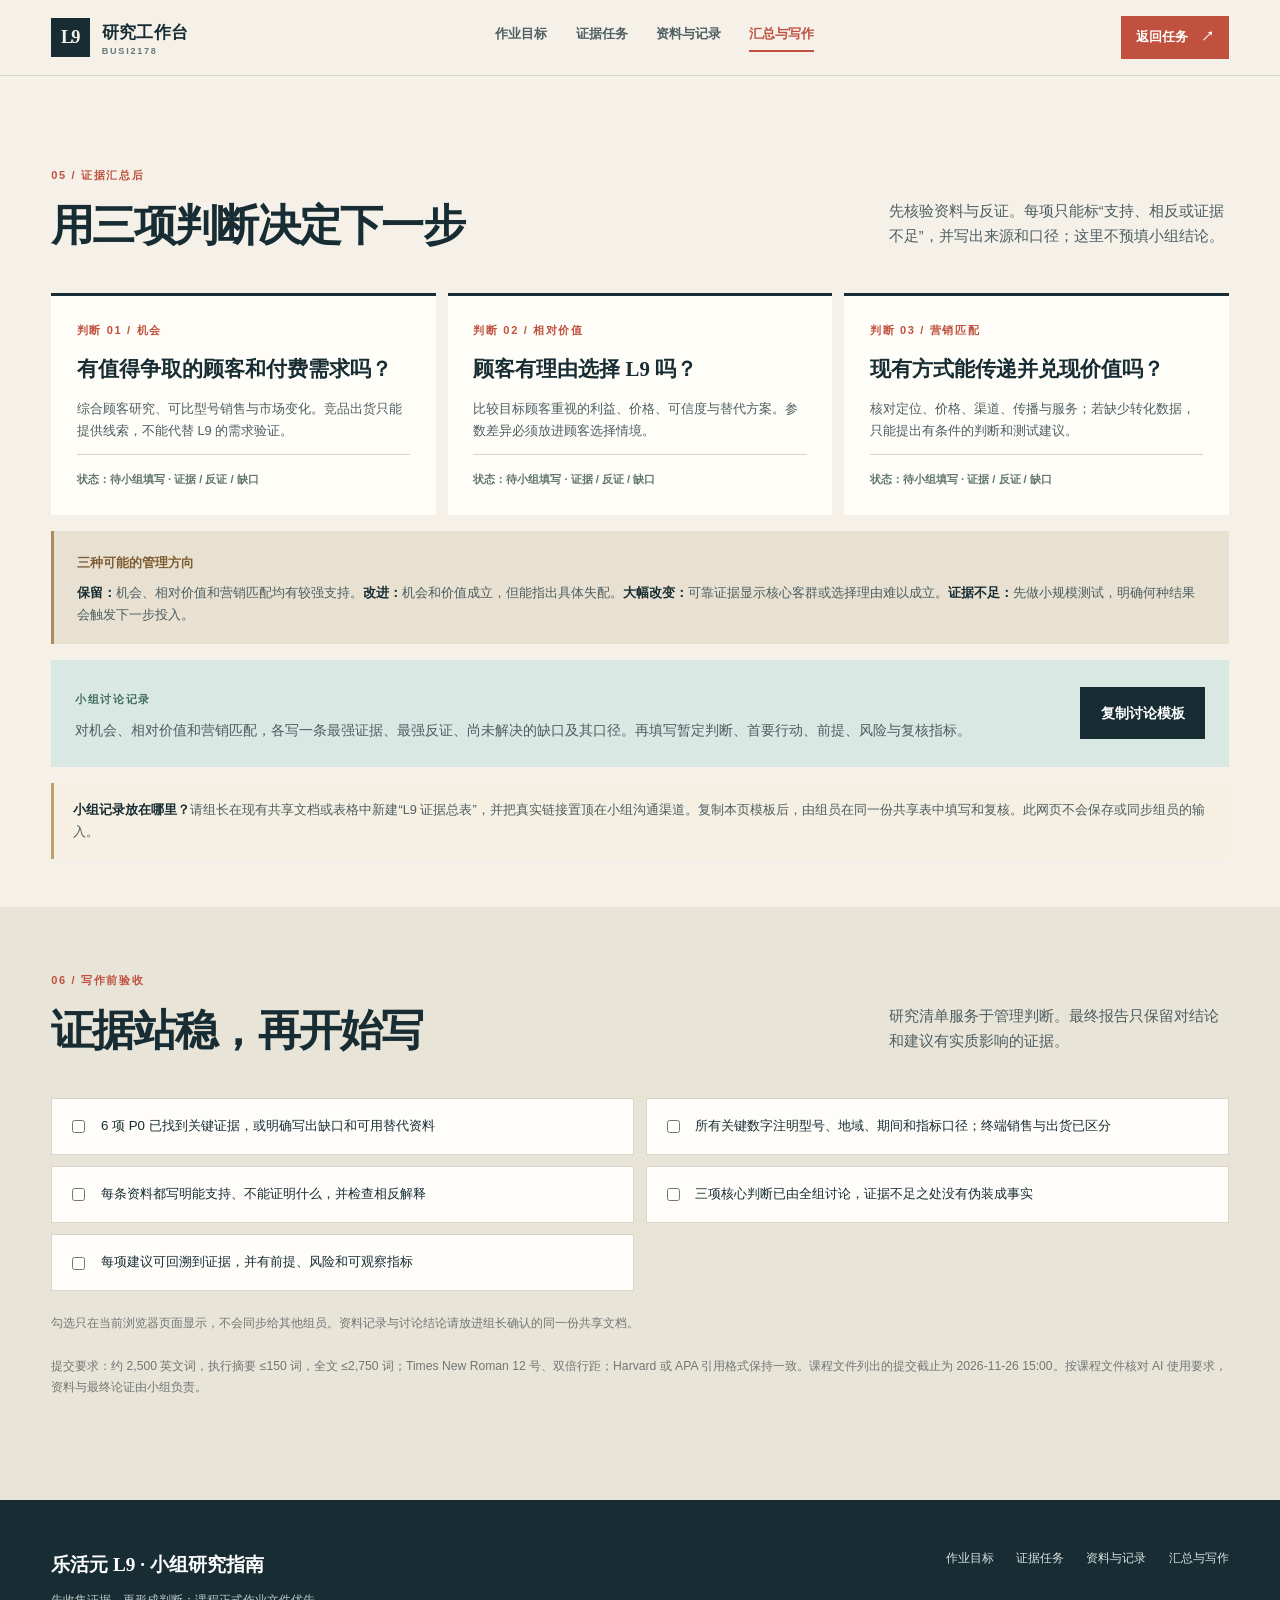
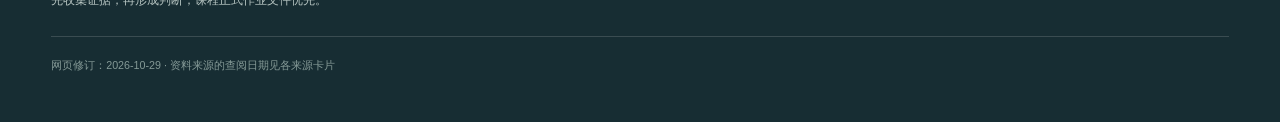
==== decision.html @ 0b84b547 "Add decision.html for focused multi-page research guide" ====
<!doctype html>
<html lang="zh-CN">
<head>
  <meta charset="utf-8">
  <meta name="viewport" content="width=device-width, initial-scale=1">
  <meta name="description" content="BUSI2178 乐活元 L9 循证营销管理报告的小组研究指南。">
  <meta name="theme-color" content="#172d33">
  <title>证据汇总与写作｜乐活元 L9 研究指南</title>
  <link rel="stylesheet" href="./styles.css">
  <link rel="stylesheet" href="./matrix.css">
  <link rel="stylesheet" href="./multi.css">
  <script src="./data.js" defer></script>
  <script src="./round-one.js" defer></script>
  <script src="./app.js" defer></script>
</head>
<body class="page-decision">
  <a class="skip" href="#main">跳到正文</a>
  <header class="topbar">
    <a class="brand" href="./index.html" aria-label="返回作业目标"><span class="brand-mark">L9</span><span>研究工作台 <small>BUSI2178</small></span></a>
    <nav class="desktop-nav" aria-label="网站页面导航"><a href="./index.html">作业目标</a><a href="./tasks.html">证据任务</a><a href="./sources.html">资料与记录</a><a href="./decision.html" aria-current="page">汇总与写作</a></nav>
    <a class="top-action" href="./tasks.html">返回任务 <span aria-hidden="true">↗</span></a>
  </header>
  <main id="main"><section class="section decision" id="decision">
      <div class="section-head"><div><span class="section-number">05 / 证据汇总后</span><h2>用三项判断决定下一步</h2></div><p>先核验资料与反证。每项只能标“支持、相反或证据不足”，并写出来源和口径；这里不预填小组结论。</p></div>
      <div class="decision-board">
        <article><span class="mini-index">判断 01 / 机会</span><h3>有值得争取的顾客和付费需求吗？</h3><p>综合顾客研究、可比型号销售与市场变化。竞品出货只能提供线索，不能代替 L9 的需求验证。</p><small>状态：待小组填写 · 证据 / 反证 / 缺口</small></article>
        <article><span class="mini-index">判断 02 / 相对价值</span><h3>顾客有理由选择 L9 吗？</h3><p>比较目标顾客重视的利益、价格、可信度与替代方案。参数差异必须放进顾客选择情境。</p><small>状态：待小组填写 · 证据 / 反证 / 缺口</small></article>
        <article><span class="mini-index">判断 03 / 营销匹配</span><h3>现有方式能传递并兑现价值吗？</h3><p>核对定位、价格、渠道、传播与服务；若缺少转化数据，只能提出有条件的判断和测试建议。</p><small>状态：待小组填写 · 证据 / 反证 / 缺口</small></article>
      </div>
      <div class="decision-rule"><strong>三种可能的管理方向</strong><p><b>保留：</b>机会、相对价值和营销匹配均有较强支持。<b>改进：</b>机会和价值成立，但能指出具体失配。<b>大幅改变：</b>可靠证据显示核心客群或选择理由难以成立。<b>证据不足：</b>先做小规模测试，明确何种结果会触发下一步投入。</p></div>
      <div class="template"><div><span class="card-kicker">小组讨论记录</span><p>对机会、相对价值和营销匹配，各写一条最强证据、最强反证、尚未解决的缺口及其口径。再填写暂定判断、首要行动、前提、风险与复核指标。</p></div><button id="copy-template" class="button small" type="button">复制讨论模板</button></div>
      <p class="collab-note"><strong>小组记录放在哪里？</strong>请组长在现有共享文档或表格中新建“L9 证据总表”，并把真实链接置顶在小组沟通渠道。复制本页模板后，由组员在同一份共享表中填写和复核。此网页不会保存或同步组员的输入。</p>
    </section><section class="section finish" id="finish">
      <div class="section-head"><div><span class="section-number">06 / 写作前验收</span><h2>证据站稳，再开始写</h2></div><p>研究清单服务于管理判断。最终报告只保留对结论和建议有实质影响的证据。</p></div>
      <div class="checklist">
        <label><input type="checkbox"><span>6 项 P0 已找到关键证据，或明确写出缺口和可用替代资料</span></label>
        <label><input type="checkbox"><span>所有关键数字注明型号、地域、期间和指标口径；终端销售与出货已区分</span></label>
        <label><input type="checkbox"><span>每条资料都写明能支持、不能证明什么，并检查相反解释</span></label>
        <label><input type="checkbox"><span>三项核心判断已由全组讨论，证据不足之处没有伪装成事实</span></label>
        <label><input type="checkbox"><span>每项建议可回溯到证据，并有前提、风险和可观察指标</span></label>
      </div>
      <p class="finish-note">勾选只在当前浏览器页面显示，不会同步给其他组员。资料记录与讨论结论请放进组长确认的同一份共享文档。</p>
      <p class="finish-note">提交要求：约 2,500 英文词，执行摘要 ≤150 词，全文 ≤2,750 词；Times New Roman 12 号、双倍行距；Harvard 或 APA 引用格式保持一致。课程文件列出的提交截止为 2026-11-26 15:00。按课程文件核对 AI 使用要求，资料与最终论证由小组负责。</p>
    </section></main>
  <footer class="footer"><div><strong>乐活元 L9 · 小组研究指南</strong><p>先收集证据，再形成判断；课程正式作业文件优先。</p></div><div class="footer-links"><a href="./index.html">作业目标</a><a href="./tasks.html">证据任务</a><a href="./sources.html">资料与记录</a><a href="./decision.html">汇总与写作</a></div><small>网页修订：2026-10-29 · 资料来源的查阅日期见各来源卡片</small></footer>
</body>
</html>
---- styles.css ----
:root{--ink:#172d33;--ink-soft:#42545a;--cream:#f5f1e9;--paper:#fffdf8;--line:#d9d5cb;--accent:#bf513e;--accent-dark:#9f3e2d;--sea:#d9e8e3;--sand:#eee2c8;--shadow:0 18px 60px rgba(23,45,51,.09)}
.intro .callout{margin-bottom:1.5rem}
*{box-sizing:border-box}html{scroll-behavior:smooth}body{margin:0;background:var(--cream);color:var(--ink);font-family:"PingFang SC","Microsoft YaHei","Noto Sans CJK SC",sans-serif;line-height:1.72;-webkit-font-smoothing:antialiased}a{color:inherit}button,input{font:inherit}button{cursor:pointer}section{scroll-margin-top:86px}.sr-only{position:absolute;width:1px;height:1px;padding:0;margin:-1px;overflow:hidden;clip:rect(0,0,0,0);white-space:nowrap;border:0}.skip{position:absolute;left:1rem;top:-5rem;background:#fff;padding:.7rem 1rem;z-index:20}.skip:focus{top:1rem}
.topbar{height:76px;display:flex;align-items:center;justify-content:space-between;gap:2rem;padding:0 clamp(1.2rem,4vw,4rem);background:rgba(245,241,233,.94);backdrop-filter:blur(18px);border-bottom:1px solid rgba(23,45,51,.12);position:sticky;top:0;z-index:10}.brand{display:flex;align-items:center;gap:.72rem;text-decoration:none;font-size:1.04rem;font-weight:800;letter-spacing:.02em;white-space:nowrap}.brand small{display:block;color:#69777a;font-size:.57rem;letter-spacing:.19em;font-weight:700;line-height:1}.brand-mark{width:39px;height:39px;display:grid;place-items:center;background:var(--ink);color:var(--cream);font-family:Georgia,serif;font-weight:700;letter-spacing:-.1em;font-size:1.15rem;padding-right:.1em}.desktop-nav{display:flex;gap:clamp(1rem,2.2vw,2.4rem)}.desktop-nav a{text-decoration:none;font-size:.82rem;font-weight:700;color:#4f6062}.desktop-nav a:hover,.footer a:hover{color:var(--accent)}.top-action{text-decoration:none;background:var(--accent);color:#fff;padding:.65rem .95rem;font-size:.82rem;font-weight:800;white-space:nowrap}.top-action span{margin-left:.55rem}
.hero{background:var(--ink);color:var(--paper);position:relative;overflow:hidden}.hero:before{content:"";position:absolute;width:47vw;height:47vw;min-width:520px;min-height:520px;border:1px solid rgba(255,255,255,.08);border-radius:50%;right:-17vw;top:-23vw;box-shadow:0 0 0 100px rgba(255,255,255,.018),0 0 0 200px rgba(255,255,255,.015)}.hero-inner{position:relative;max-width:1450px;margin:auto;display:grid;grid-template-columns:minmax(0,1.45fr) minmax(300px,.72fr);gap:7vw;align-items:center;padding:clamp(4rem,9vw,8rem) clamp(1.2rem,4vw,4rem) clamp(4rem,8vw,7rem)}.eyebrow,.card-kicker,.section-number,.mini-index,.small-label,.evidence-label,.source-kind{font-size:.69rem;letter-spacing:.15em;font-weight:800;text-transform:uppercase}.eyebrow{color:#decc9f;display:flex;align-items:center;gap:.6rem}.eyebrow-dot{width:7px;height:7px;border-radius:50%;background:#e2bd70;box-shadow:0 0 0 5px rgba(226,189,112,.13)}h1,h2,h3,p{margin-top:0}.hero h1{font-family:"Songti SC","Noto Serif CJK SC",Georgia,serif;font-size:clamp(2.9rem,5.2vw,5.8rem);font-weight:700;line-height:1.22;letter-spacing:-.05em;margin:2rem 0}.hero h1 em{font-style:normal;color:#e6c383}.hero-lede{font-size:clamp(1rem,1.25vw,1.16rem);line-height:1.85;max-width:46rem;color:#d5e0df}.hero-actions{display:flex;gap:.8rem;flex-wrap:wrap;margin-top:2.3rem}.button{display:inline-flex;align-items:center;justify-content:center;gap:.7rem;text-decoration:none;border:1px solid transparent;padding:.82rem 1.2rem;font-size:.88rem;font-weight:800;transition:transform .2s,background .2s,color .2s}.button:hover,.top-action:hover{transform:translateY(-2px)}.button.primary{background:#e5c481;color:var(--ink)}.button.ghost{border-color:rgba(255,255,255,.4);color:#fff;background:transparent}.button.ghost:hover{background:rgba(255,255,255,.09)}.button.small{background:var(--ink);color:#fff;white-space:nowrap}.hero-brief{background:#f0e7d7;color:var(--ink);padding:2.2rem;box-shadow:23px 23px 0 rgba(236,205,148,.16);transform:rotate(1deg)}.hero-brief .card-kicker{color:var(--accent)}.hero-brief h2{font-family:"Songti SC",Georgia,serif;font-size:1.8rem;margin:1rem 0}.hero-brief ol{list-style:none;padding:0;margin:0}.hero-brief li{padding:.8rem 0;border-bottom:1px solid rgba(23,45,51,.18);font-size:1.05rem;font-weight:700}.hero-brief li em{font-style:normal;color:var(--accent)}.hero-brief p{font-size:.82rem;line-height:1.75;margin:1.4rem 0 0;color:#536068}.hero-brief strong{color:var(--ink)}.hero-rule{position:relative;border-top:1px solid rgba(255,255,255,.14);padding:1rem clamp(1.2rem,4vw,4rem);display:flex;justify-content:space-between;gap:1rem;color:#adbdbc;font-size:.69rem;letter-spacing:.08em}.hero-rule strong{color:#e8d39f;font-weight:700}
.section{max-width:1450px;margin:auto;padding:clamp(4rem,7vw,7rem) clamp(1.2rem,4vw,4rem)}.section-head{display:flex;align-items:end;justify-content:space-between;gap:3rem;margin-bottom:2.5rem}.section-head>div{max-width:730px}.section-head>p{max-width:340px;font-size:.9rem;color:#667276;margin-bottom:.2rem}.section-number{display:block;color:var(--accent);margin-bottom:.9rem}.section h2{font-family:"Songti SC","Noto Serif CJK SC",Georgia,serif;font-size:clamp(2rem,3.35vw,3.45rem);line-height:1.25;letter-spacing:-.04em;margin-bottom:0}.section h3{font-size:1.12rem;line-height:1.45;margin-bottom:.65rem}.section p{font-size:.91rem;color:#4d5e62}
.intro{padding-bottom:5rem}.brief-grid{display:grid;grid-template-columns:repeat(4,1fr);border:1px solid var(--line);background:var(--paper)}.brief-card{padding:2rem;border-right:1px solid var(--line);min-height:245px}.brief-card:last-child{border:0}.brief-card .mini-index{color:var(--accent)}.brief-card h3{margin:1.4rem 0 .7rem}.brief-card p{margin:0;line-height:1.8}.provenance{display:flex;align-items:center;gap:.6rem 1rem;flex-wrap:wrap;margin-top:2rem;font-size:.76rem;color:#607073}.provenance>strong{font-size:.81rem;margin-right:.6rem;color:var(--ink)}.pill{padding:.23rem .48rem;font-size:.66rem;font-weight:800;white-space:nowrap}.pill.case{background:#e1e8ed;color:#31536a}.pill.company{background:#efe0d5;color:#9e4b32}.pill.verified{background:#dfeae0;color:#3f6f55}.pill.inference{background:#eee2c5;color:#785d25}.source-note{margin-top:1.2rem!important;font-size:.77rem!important;color:#748083!important}
.process{background:#ebe5d9;max-width:none}.process>.section-head,.process>.steps,.process>.callout{max-width:1322px;margin-left:auto;margin-right:auto}.steps{display:grid;grid-template-columns:repeat(6,1fr);border-top:2px solid var(--ink);margin-top:3rem}.step{padding:1.5rem 1rem 1rem 0;border-right:1px solid rgba(23,45,51,.18);min-height:210px}.step:not(:first-child){padding-left:1rem}.step:last-child{border-right:0}.step>b{font-family:Georgia,serif;color:var(--accent);font-size:1.6rem}.step h3{margin:1.6rem 0 .6rem}.step p{font-size:.82rem;line-height:1.7;margin:0}.step small{display:block;color:#8c6951;font-size:.7rem;margin-top:1.2rem;font-weight:700}.callout{display:grid;grid-template-columns:130px 1fr;gap:1rem;background:var(--ink);color:#fff;padding:1.3rem 1.5rem;margin-top:2rem}.callout strong{color:#e9ce94}.callout p{color:#e2ebea;margin:0;font-size:.85rem}.callout.warn{background:#f4e5d8;color:var(--ink);border-left:4px solid var(--accent)}.callout.warn strong{color:var(--accent)}.callout.warn p{color:#49595c}
.claim-section{padding-bottom:7rem}.howto{display:flex;align-items:center;gap:1.2rem;flex-wrap:wrap;background:var(--sea);padding:1.1rem 1.25rem;margin-bottom:1.8rem;font-size:.76rem}.howto span{color:#325952;font-weight:800;letter-spacing:.08em}.howto strong{font-weight:700}.claim-toolbar{display:flex;justify-content:space-between;align-items:center;gap:1rem;margin-bottom:1rem}.search-wrap{display:flex;align-items:center;gap:.6rem;border:1px solid var(--line);background:var(--paper);padding:.56rem .8rem;width:min(100%,450px)}.search-wrap>span{font-size:1.3rem;line-height:1;color:#77888b}.search-wrap input{width:100%;border:0;outline:none;background:transparent;color:var(--ink);font-size:.83rem}.filters{display:flex;gap:.4rem}.filter{border:1px solid var(--line);background:transparent;color:#526568;padding:.52rem .9rem;font-size:.74rem;font-weight:800}.filter.active{background:var(--ink);border-color:var(--ink);color:#fff}.claim-list{display:flex;flex-direction:column;gap:.65rem}.claim-card{border:1px solid var(--line);background:var(--paper);transition:border-color .2s,box-shadow .2s}.claim-card:hover,.claim-card[open]{border-color:#93aaa7;box-shadow:0 8px 28px rgba(23,45,51,.06)}.claim-card[hidden]{display:none}.claim-card summary{list-style:none;display:flex;justify-content:space-between;align-items:center;gap:1rem;cursor:pointer;padding:1.2rem 1.35rem}.claim-card summary::-webkit-details-marker{display:none}.claim-heading{display:grid;grid-template-columns:auto auto minmax(230px,1fr);align-items:center;gap:.8rem 1.1rem;width:100%}.claim-heading strong{font-family:"Songti SC",Georgia,serif;font-size:1.22rem;line-height:1.4}.claim-question{grid-column:3;color:#627073;font-size:.79rem;line-height:1.4;margin-top:-.5rem}.priority,.category{font-size:.65rem;font-weight:800;letter-spacing:.04em;white-space:nowrap}.priority{padding:.23rem .45rem;background:#f7e6d9;color:var(--accent-dark)}.priority.p1{background:#e2e9e5;color:#3f6d5f}.category{color:#758383}.expand-icon{font-size:1.5rem;line-height:1;color:var(--accent);font-weight:300}.claim-card[open] .expand-icon{transform:rotate(45deg)}.claim-body{border-top:1px solid var(--line);padding:0 1.35rem 1.35rem}.claim-purpose{display:flex;align-items:baseline;gap:1.1rem;padding:1.25rem 0}.claim-purpose span{color:var(--accent);font-size:.69rem;white-space:nowrap;font-weight:800;letter-spacing:.09em}.claim-purpose p{margin:0;font-size:.89rem}.evidence-grid{display:grid;grid-template-columns:1fr 1fr;gap:.65rem}.evidence-block{background:#f5f2eb;padding:1.3rem;min-height:135px}.evidence-block.essential{background:#dce9e4}.evidence-block.trigger{background:#efe8dc}.evidence-block.fallback{background:#eee3d5}.evidence-label{display:block;color:#3c6759;margin-bottom:.7rem}.trigger .evidence-label,.fallback .evidence-label{color:#805f3c}.evidence-block p{margin:0;font-size:.84rem}.evidence-block ol{margin:0;padding-left:1.15rem;color:#4d5e62;font-size:.83rem;line-height:1.7}.evidence-block li+li{margin-top:.32rem}.inference-grid{display:grid;grid-template-columns:repeat(3,1fr);gap:.65rem;margin-top:.65rem}.inference-grid>div{padding:1.15rem;border:1px solid var(--line);background:#fff}.inference-grid span{font-size:.7rem;font-weight:800;color:#3e735d}.inference-grid .cannot span{color:var(--accent)}.inference-grid .counter span{color:#8e7139}.inference-grid p{font-size:.8rem;margin:.55rem 0 0}.research-actions{display:grid;grid-template-columns:1fr 1fr;gap:2rem;padding:1.5rem 0;border-bottom:1px solid var(--line)}.small-label{display:block;color:#69797b;margin-bottom:.7rem}.source-links,.query-list{display:flex;flex-wrap:wrap;gap:.5rem}.source-links a,.query{display:inline-flex;align-items:center;gap:.35rem;padding:.42rem .6rem;background:#e8ede9;text-decoration:none;color:#375d56;font-size:.72rem;font-weight:700;border:0}.source-links a:hover,.query:hover{background:#d7e4dc}.query{background:#f2eee5;color:#5d5d52;text-align:left}.claim-bottom{display:grid;grid-template-columns:1fr 1fr;gap:1.5rem;padding-top:1.3rem}.claim-bottom p{font-size:.8rem;margin:0}.claim-bottom strong{color:var(--ink)}.empty{text-align:center;padding:3rem;background:#fff}
.source-section{background:#e5eae5;max-width:none}.source-section>.section-head,.source-section>.source-grid,.source-section>.callout{max-width:1322px;margin-left:auto;margin-right:auto}.source-grid{display:grid;grid-template-columns:repeat(3,1fr);gap:.8rem}.source-card{background:#fffefa;border:1px solid #cfd9d2;padding:1.45rem;display:flex;flex-direction:column;min-height:254px}.source-kind{color:var(--accent)}.source-card h3{margin:.8rem 0 .5rem;font-family:"Songti SC",Georgia,serif;font-size:1.15rem}.source-card h3 a{text-decoration:none}.source-card h3 a:hover{text-decoration:underline}.source-card p{font-size:.8rem;margin:.2rem 0 .8rem}.source-card .source-meta{font-size:.68rem;color:#7c8984}.source-limit{margin-top:auto;padding-top:.9rem;border-top:1px solid var(--line);display:grid;gap:.25rem;color:#697476;font-size:.73rem;line-height:1.6}.source-limit strong{color:var(--accent);font-size:.68rem}
.worked-example,.record-template{max-width:1322px;margin:1rem auto 0;display:grid;grid-template-columns:1fr 1fr;gap:2rem;background:#f6f0e4;padding:1.7rem;border-left:4px solid #c39c5d}.worked-example .card-kicker,.record-template .card-kicker{color:var(--accent)}.worked-example h3,.record-template h3{font-family:"Songti SC",Georgia,serif;font-size:1.35rem;margin:.6rem 0}.worked-example p,.record-template p{font-size:.8rem;margin:.5rem 0}.record-template{grid-template-columns:1fr auto;align-items:center;background:#dbe8df;border-color:#5d8677}.record-template small{color:#677b72;font-size:.7rem}
.decision-grid{display:grid;grid-template-columns:1fr 1fr;gap:1rem}.decision-panel{background:var(--paper);padding:2rem;border-top:3px solid var(--ink)}.decision-panel .mini-index{color:var(--accent)}.decision-panel h3{font-family:"Songti SC",Georgia,serif;font-size:1.5rem;margin:1rem 0}.decision-panel ul{margin:0;padding-left:1.2rem;font-size:.84rem;color:#566668}.decision-panel li+li{margin-top:.6rem}.verdicts{display:grid;grid-template-columns:repeat(3,1fr);gap:.65rem;margin:1rem 0}.verdicts>div{background:#e9e3d7;padding:1.2rem;border-left:3px solid #b69d70}.verdicts strong{font-family:"Songti SC",Georgia,serif;font-size:1.1rem}.verdicts p{font-size:.77rem;margin:.5rem 0 0}.template{display:flex;justify-content:space-between;align-items:center;gap:2rem;background:var(--sea);padding:1.5rem}.template .card-kicker{color:#426c60}.template p{margin:.5rem 0 0;font-size:.85rem}
.finish{background:#e9e4d8;max-width:none}.finish>.section-head,.finish>.checklist,.finish>.finish-note{max-width:1322px;margin-left:auto;margin-right:auto}.checklist{display:grid;grid-template-columns:1fr 1fr;gap:.7rem}.checklist label{display:flex;gap:.8rem;align-items:start;padding:1rem;background:#fffdfa;border:1px solid var(--line);font-size:.83rem;cursor:pointer}.checklist input{accent-color:var(--accent);margin-top:.36rem}.checklist label:has(input:checked){background:#deebe1;color:#486450}.finish-note{margin-top:1.4rem;font-size:.76rem!important;color:#6f7776!important}.footer{background:var(--ink);color:#d8e2df;display:grid;grid-template-columns:1fr auto;gap:1.5rem;padding:3rem clamp(1.2rem,4vw,4rem)}.footer strong{font-family:"Songti SC",Georgia,serif;font-size:1.2rem;color:#fff}.footer p{font-size:.77rem;margin:.6rem 0 0;color:#b7c5c2}.footer-links{display:flex;gap:1.4rem;align-items:start}.footer a{text-decoration:none;font-size:.77rem}.footer small{grid-column:1/-1;color:#849996;font-size:.67rem;border-top:1px solid rgba(255,255,255,.15);padding-top:1.2rem}
.report-plan{max-width:1322px;margin:0 auto 1rem;display:grid;grid-template-columns:280px 1fr;gap:2rem;background:#173238;color:#e7eeea;padding:1.6rem}.report-plan .card-kicker{color:#e6c383}.report-plan h3{font-family:"Songti SC",Georgia,serif;font-size:1.35rem;margin:.6rem 0}.report-plan p{color:#b8cac6;font-size:.75rem}.report-grid{display:grid;grid-template-columns:repeat(3,1fr);gap:.45rem}.report-grid span{padding:.56rem .7rem;border:1px solid rgba(255,255,255,.18);font-size:.72rem;display:flex;justify-content:space-between;gap:.5rem}.report-grid b{color:#e6c383}
@media(max-width:1100px){.desktop-nav{display:none}.hero-inner{gap:3rem}.brief-grid{grid-template-columns:repeat(2,1fr)}.brief-card:nth-child(2){border-right:0}.brief-card:nth-child(-n+2){border-bottom:1px solid var(--line)}.steps{grid-template-columns:repeat(3,1fr)}.step:nth-child(3){border-right:0}.step:nth-child(-n+3){border-bottom:1px solid rgba(23,45,51,.18)}.source-grid{grid-template-columns:repeat(2,1fr)}}
@media(max-width:760px){.topbar{height:66px}.top-action{font-size:.72rem;padding:.55rem .7rem}.brand{font-size:.85rem}.brand-mark{width:34px;height:34px}.hero-inner{grid-template-columns:1fr;padding-top:3.4rem;gap:2.7rem}.hero h1{font-size:clamp(2.4rem,9vw,4.2rem);margin:1.4rem 0}.hero-brief{transform:none;box-shadow:12px 12px 0 rgba(236,205,148,.13)}.hero-rule span:last-child{display:none}.section{padding:4rem 1.2rem}.section-head{display:block}.section-head>p{margin-top:1rem;max-width:100%}.brief-grid,.source-grid,.decision-grid,.checklist{grid-template-columns:1fr}.brief-card{border-right:0;border-bottom:1px solid var(--line);min-height:0;padding:1.5rem}.brief-card:last-child{border-bottom:0}.steps{grid-template-columns:repeat(2,1fr)}.step{min-height:0;padding-bottom:1.5rem}.step:nth-child(3){border-right:1px solid rgba(23,45,51,.18)}.step:nth-child(2n){border-right:0}.step:nth-child(-n+4){border-bottom:1px solid rgba(23,45,51,.18)}.callout{grid-template-columns:1fr}.claim-toolbar{align-items:stretch;flex-direction:column}.search-wrap{width:100%}.filters{overflow-x:auto}.claim-heading{grid-template-columns:auto 1fr;gap:.55rem}.claim-heading strong{grid-column:1/-1;font-size:1.16rem}.claim-question{grid-column:1/-1;margin-top:0}.claim-card summary{padding:1.1rem}.claim-body{padding:0 1rem 1rem}.claim-purpose{display:block}.claim-purpose p{margin-top:.4rem}.evidence-grid,.inference-grid,.research-actions,.claim-bottom,.worked-example,.record-template,.report-plan{grid-template-columns:1fr}.record-template{align-items:start}.report-grid{grid-template-columns:repeat(2,1fr)}.source-card{min-height:0}.verdicts{grid-template-columns:1fr}.template{align-items:start;flex-direction:column}.footer{grid-template-columns:1fr}.footer-links{flex-wrap:wrap}}
@media(prefers-reduced-motion:reduce){html{scroll-behavior:auto}*,*:before,*:after{animation-duration:.01ms!important;transition-duration:.01ms!important}}
---- matrix.css ----
/* 第一轮证据矩阵：先看推论与决策，再按需展开研究细节。 */
.first-time-guide{display:flex;align-items:center;gap:.55rem;flex-wrap:wrap;margin-top:1.4rem;padding:.85rem 1rem;border-left:2px solid #e6c383;background:rgba(255,255,255,.07);font-size:.76rem;color:#cfddda}
.first-time-guide strong{color:#e6c383;margin-right:.3rem}
.first-time-guide a{color:#f1e8cf;text-decoration:underline;text-underline-offset:3px;font-weight:700}
.first-time-guide a:hover{color:#fff}
.mobile-hint{display:none}
.process .steps{grid-template-columns:repeat(3,1fr)}
.process .step{min-height:185px}
.process .step:nth-child(3){border-right:0}
.process .step:nth-child(-n+3){border-bottom:0}
.claim-toolbar{flex-wrap:wrap}
.result-count{font-size:.72rem;color:#637477;white-space:nowrap}
.evidence-table-head,.evidence-summary{display:grid;grid-template-columns:1fr 1.55fr .9fr 1.25fr 1.55fr}
.evidence-table-head{background:var(--ink);color:#f7f2e6;font-size:.67rem;font-weight:800;letter-spacing:.04em}
.evidence-table-head span{padding:.75rem .85rem;border-right:1px solid rgba(255,255,255,.15)}
.evidence-table-head span:last-child{border-right:0}
.claim-list{gap:0;border-left:1px solid var(--line);border-right:1px solid var(--line)}
.evidence-row{background:var(--paper);border-bottom:1px solid var(--line)}
.evidence-row[hidden]{display:none}
.evidence-row summary{list-style:none;cursor:pointer}
.evidence-row summary::-webkit-details-marker{display:none}
.evidence-row:hover,.evidence-row[open]{background:#fffefa}
.evidence-row:focus-within{outline:2px solid #6d8b80;outline-offset:-2px}
.table-cell{display:block;padding:1rem .85rem;font-size:.78rem;line-height:1.6;color:#4b5d60;border-right:1px solid var(--line)}
.table-cell:last-child{border-right:0}
.table-cell small:not(.priority){display:none}
.question-cell{border-left:3px solid var(--accent);padding-left:1rem}
.evidence-row[data-priority="p1"] .question-cell{border-left-color:#718d7e}
.question-cell strong{display:block;font-family:"Songti SC","Noto Serif CJK SC",Georgia,serif;font-size:1.04rem;line-height:1.45;color:var(--ink);margin:.5rem 0 .3rem}
.record-elements{display:block;margin-top:.65rem;padding-top:.55rem;border-top:1px solid var(--line);color:#677576;font-size:.73rem}
.record-elements b{color:#3e675d}
.concept-cell{font-weight:750;color:#687358}
.decision-cell{position:relative;padding-right:1.5rem;color:#315e52}
.decision-cell strong{font-weight:800}
.decision-boundary{display:block;margin-top:.7rem;padding-top:.6rem;border-top:1px solid var(--line);color:#97513f;font-size:.74rem}
.row-expand{position:absolute;right:.4rem;bottom:.65rem;font-size:1.2rem;line-height:1;color:var(--accent);font-weight:400;transition:transform .2s}
.evidence-row[open] .row-expand{transform:rotate(45deg)}
.evidence-detail{border-top:2px solid #bfd2c9;padding:1.5rem;background:#f8f6f0}
.detail-lead{border-bottom:1px solid var(--line);padding-bottom:.85rem;margin-bottom:1rem}
.detail-lead .card-kicker{color:var(--accent)}
.detail-lead h3{font-family:"Songti SC",Georgia,serif;font-size:1.35rem;margin:.4rem 0}
.detail-lead p{margin:0;font-size:.82rem}
.detail-grid{display:grid;grid-template-columns:repeat(2,1fr);gap:.65rem}
.detail-block{background:#fffefa;padding:1rem 1.15rem;border:1px solid var(--line)}
.detail-block.key{background:#e1eee7;border-color:#c4dacf}
.detail-block.trigger{background:#f4eadc}
.detail-block.fallback{background:#f0e8d9}
.detail-block span{display:block;color:#426a5e;font-size:.7rem;font-weight:800;letter-spacing:.04em;margin-bottom:.45rem}
.detail-block.trigger span,.detail-block.fallback span{color:#86643a}
.detail-block p,.detail-block ol{font-size:.8rem;color:#4d5e62;margin:0}
.detail-block ol{padding-left:1.2rem}
.detail-block li+li{margin-top:.25rem}
.detail-counter{padding:.85rem 1rem;margin-top:.65rem;background:#fff;border-left:3px solid #ba9a62}
.detail-counter strong{font-size:.76rem;color:#87663e}
.detail-counter p{font-size:.79rem;margin:.2rem 0 0}
.evidence-detail .research-actions{padding:1.1rem 0}
.research-actions .source-links{display:grid;grid-template-columns:repeat(auto-fit,minmax(205px,1fr));align-items:stretch}
.task-source{padding:.7rem;background:#edf2ec;border:1px solid #d8e4da}
.source-links .task-source a{display:inline;padding:0;background:none;font-size:.74rem;color:#315e52}
.task-source small{display:block;margin-top:.4rem;font-size:.69rem;line-height:1.55;color:#68726f}
.task-source small strong{color:#9a563c}
.detail-deliverable{font-size:.8rem!important;margin:1rem 0 0!important}
.matrix-note{margin-top:1rem;font-size:.77rem!important;color:#71807d!important}
.source-drawer{max-width:1322px;margin:0 auto 1rem;background:#f8f8f2;border:1px solid #cfd9d2}
.source-drawer summary{list-style:none;cursor:pointer;padding:1rem 1.25rem;font-weight:800;display:flex;justify-content:space-between;gap:1rem}
.source-drawer summary::-webkit-details-marker{display:none}
.source-drawer summary:after{content:"＋";color:var(--accent);margin-left:auto}
.source-drawer[open] summary:after{content:"−"}
.source-drawer summary span{font-size:.73rem;color:#6b7d77;font-weight:500}
.source-drawer .source-grid{padding:0 1rem 1rem}
.decision-board{display:grid;grid-template-columns:repeat(3,1fr);gap:.75rem}
.decision-board article{background:var(--paper);padding:1.6rem;border-top:3px solid var(--ink);display:flex;flex-direction:column}
.decision-board .mini-index{color:var(--accent)}
.decision-board h3{font-family:"Songti SC",Georgia,serif;font-size:1.3rem;margin:.85rem 0}
.decision-board p{font-size:.81rem;line-height:1.7}
.decision-board small{margin-top:auto;padding-top:.9rem;border-top:1px solid var(--line);font-size:.7rem;color:#60756f;font-weight:700}
.decision-rule{margin:1rem 0;padding:1.1rem 1.4rem;background:#e8e1d1;border-left:3px solid #af8a5d}
.decision-rule strong{font-size:.79rem;color:#7e5b32}
.decision-rule p{font-size:.8rem;margin:.4rem 0 0}
.decision-rule b{color:var(--ink)}
.collab-note{margin:1rem 0 0!important;padding:1rem 1.2rem;background:#f6f0e3;border-left:3px solid #bda06a;font-size:.8rem!important}
.collab-note strong{color:var(--ink)}

@media(max-width:1100px){
  .evidence-table-head{display:none}
  .evidence-summary{grid-template-columns:repeat(2,minmax(0,1fr))}
  .table-cell{border-bottom:1px solid var(--line)}
  .table-cell small:not(.priority){display:block;color:#718078;font-size:.64rem;font-weight:800;margin-bottom:.25rem}
  .question-cell,.collection-cell,.decision-cell{grid-column:1/-1}
  .question-cell{border-right:0}
  .decision-cell{border-bottom:0}
  .decision-board{grid-template-columns:1fr}
}
@media(max-width:760px){
  .first-time-guide{font-size:.73rem;gap:.35rem .5rem}
  .mobile-hint{display:block;font-size:.76rem!important;color:#667276!important;margin:-.2rem 0 .8rem}
  .process .steps{grid-template-columns:1fr}
  .process .step,.process .step:nth-child(3){padding:1rem 0;border-right:0;border-bottom:1px solid rgba(23,45,51,.18)}
  .process .step:last-child{border-bottom:0}
  .evidence-summary,.detail-grid{grid-template-columns:1fr}
  .table-cell,.question-cell,.decision-cell{grid-column:1;border-right:0;padding:.75rem 1rem}
  .question-cell{padding-top:1rem}
  .decision-cell{padding-bottom:1.1rem}
  .collection-cell .record-elements{display:none}
  .evidence-row[open] .collection-cell .record-elements{display:block}
  .evidence-detail{padding:1rem}
  .source-drawer summary{flex-wrap:wrap}
  .source-drawer summary span{width:100%}
}
---- multi.css ----
/* 多页导航与单任务详情。 */
.desktop-nav a[aria-current="page"]{color:var(--accent);border-bottom:2px solid var(--accent);padding-bottom:.22rem}
.page-next{max-width:1322px;margin:0 auto;padding:0 clamp(1.2rem,4vw,4rem) 4rem;text-align:right}
.page-next .button{background:var(--ink);color:#fff}
.page-home .hero .first-time-guide a[href="./tasks.html"]{color:#fff}
.page-tasks .claim-section{padding-top:4rem}
.page-tasks .evidence-row{display:block;text-decoration:none;color:inherit}
.page-tasks .evidence-row:hover{background:#edf4ed}
.page-tasks .evidence-row:focus-visible{outline:3px solid var(--accent);outline-offset:2px}
.page-tasks .evidence-row[hidden]{display:none}
.page-tasks .row-expand{font-size:1rem}
.task-breadcrumb{display:flex;align-items:center;gap:.65rem;flex-wrap:wrap;color:#71807e;font-size:.75rem;margin-bottom:1.5rem}
.task-breadcrumb a{color:#345f57;text-underline-offset:3px}
.task-detail-header{background:var(--ink);color:#fff;padding:2rem clamp(1.2rem,3vw,3rem)}
.task-detail-header .priority{display:inline-block}
.task-number{margin-left:.7rem;font-size:.72rem;letter-spacing:.08em;color:#c4d6d0}
.task-detail-header h1{font-family:"Songti SC","Noto Serif CJK SC",Georgia,serif;font-size:clamp(2rem,3.7vw,3.8rem);line-height:1.2;margin:1.1rem 0 .7rem}
.task-detail-header p{color:#d4e1db;font-size:.9rem;margin:0}
.task-summary-grid{display:grid;grid-template-columns:repeat(2,1fr);gap:.65rem;margin:1rem 0}
.task-summary-grid article{background:#fffefa;border:1px solid var(--line);padding:1.35rem}
.task-summary-grid article:nth-child(1){border-top:3px solid #6d9a88}
.task-summary-grid article:nth-child(2){border-top:3px solid #4c8068}
.task-summary-grid article:nth-child(3){border-top:3px solid var(--accent)}
.task-summary-grid article:nth-child(4){border-top:3px solid #ac8d5a}
.task-summary-grid article>span{font-size:.7rem;font-weight:800;letter-spacing:.06em;color:#647b74}
.task-summary-grid p{font-size:.89rem;line-height:1.75;color:var(--ink);margin:.55rem 0 0}
.task-summary-grid small{display:block;margin-top:.65rem;padding-top:.55rem;border-top:1px solid var(--line);font-size:.77rem;color:#596f69;line-height:1.65}
.task-detail-body{background:#f8f6f0;padding:2rem;border-top:1px solid var(--line)}
.task-detail-body .detail-lead h2{font-family:"Songti SC",Georgia,serif;font-size:1.7rem;margin:.5rem 0}
.task-detail-body .detail-lead p{font-size:.84rem}
.task-detail-body .research-actions{padding:1.5rem 0}
.task-neighbors{display:flex;justify-content:space-between;gap:.75rem;flex-wrap:wrap;margin-top:1.4rem}
.task-neighbors a{display:inline-flex;padding:.75rem 1rem;border:1px solid var(--line);background:#fffefa;text-decoration:none;font-size:.78rem;font-weight:700;color:#345f57}
.task-neighbors a:hover{background:#e3eee7}
.task-missing{background:#fffefa;padding:2rem}
.task-missing h1{font-family:"Songti SC",Georgia,serif}
.page-sources .source-section{padding-top:4rem}
.page-sources .source-drawer{margin-bottom:1.5rem}
.page-decision .decision{padding-bottom:3rem}
.page-decision .finish{padding-top:4rem}

@media(max-width:1100px){
  .topbar{height:auto;min-height:76px;display:grid;grid-template-columns:1fr auto;gap:.5rem 1rem;padding-top:.55rem;padding-bottom:.5rem}
  .brand{grid-column:1;grid-row:1}
  .top-action{grid-column:2;grid-row:1}
  .desktop-nav{display:flex;grid-column:1/-1;grid-row:2;overflow-x:auto;white-space:nowrap;gap:1.1rem;padding:.25rem 0 .1rem}
  .desktop-nav a{font-size:.73rem}
  section{scroll-margin-top:120px}
}
@media(max-width:760px){
  .task-summary-grid{grid-template-columns:1fr}
  .task-detail-body{padding:1rem}
  .task-neighbors{flex-direction:column}
  .task-neighbors a{width:100%}
  .page-next{text-align:left}
}
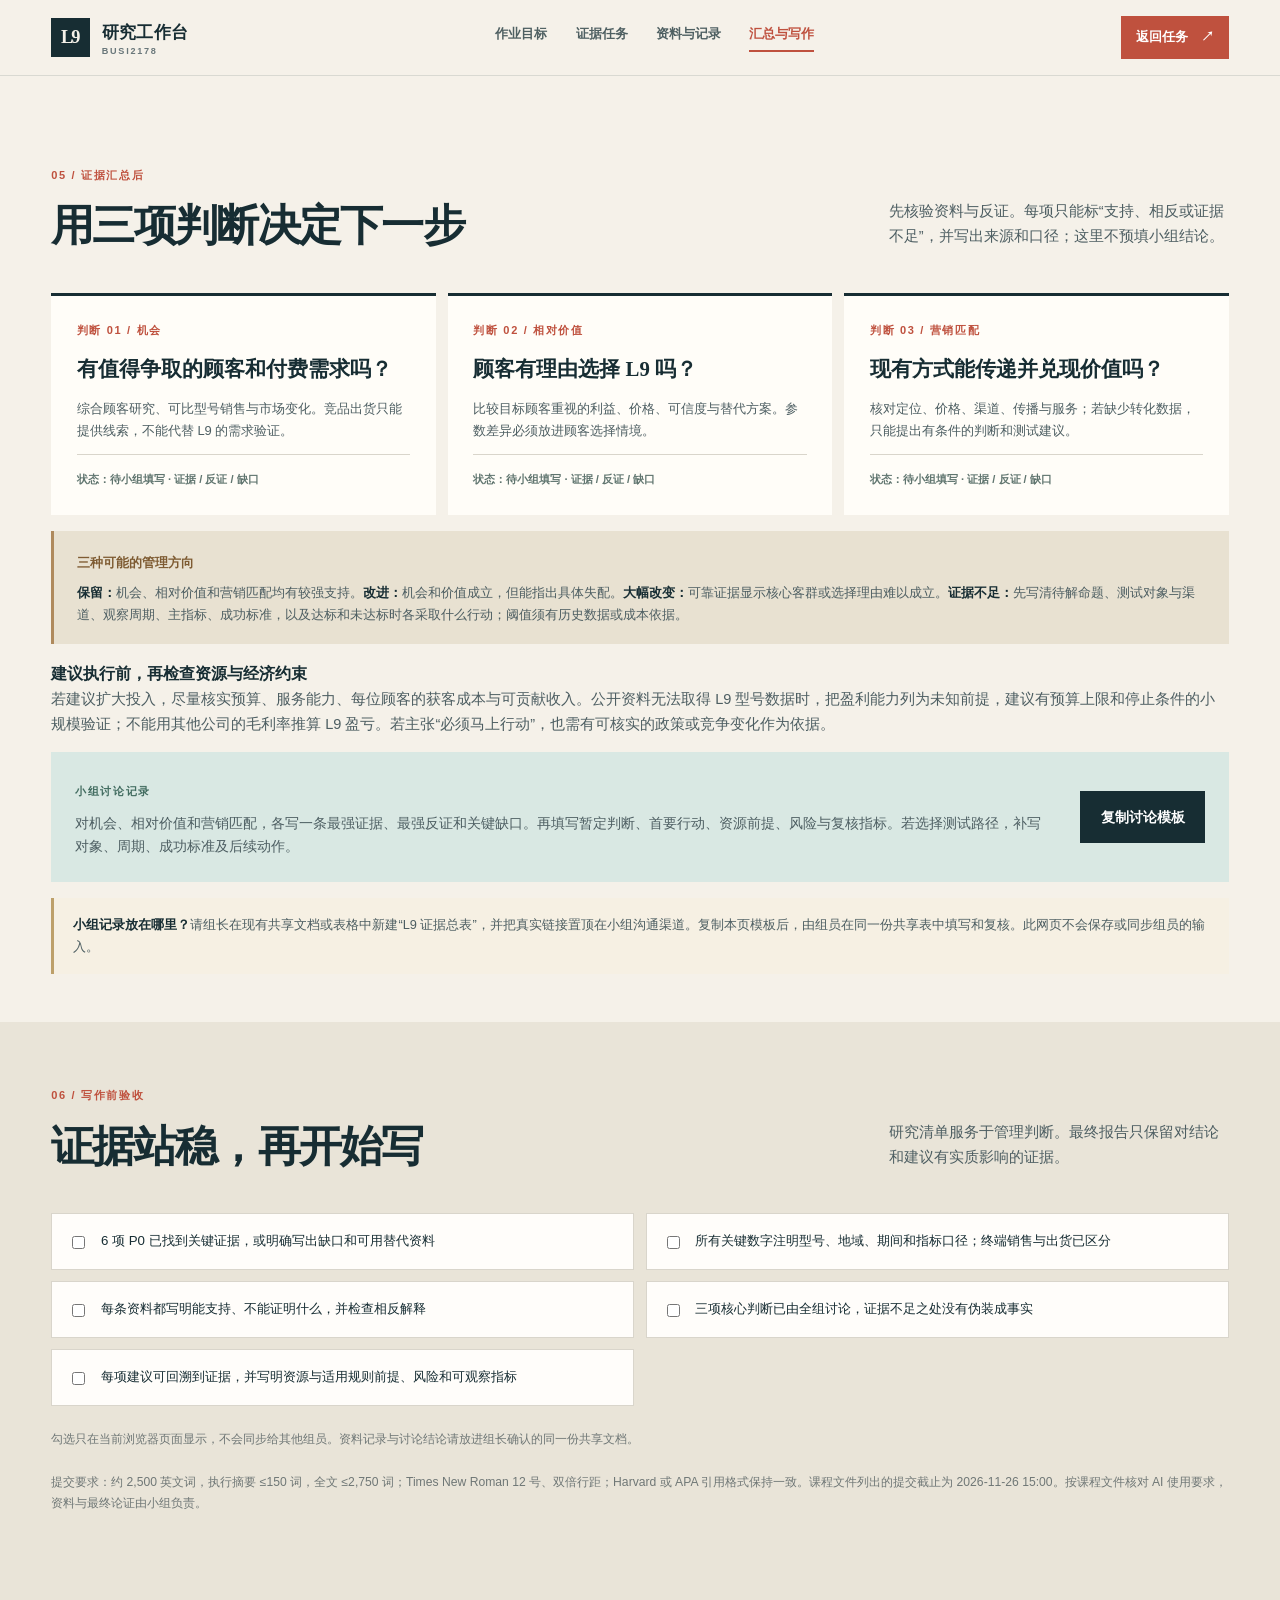
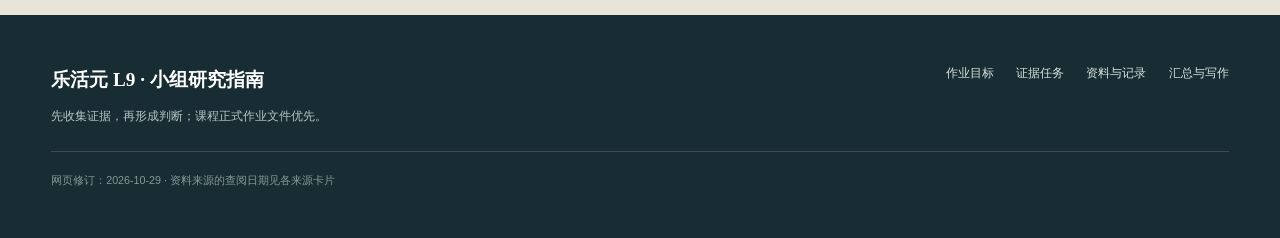
==== commit 00abd7be: "Refine evidence scope, regulatory check and decision gates (decision.html)" ====
--- a/decision.html
+++ b/decision.html
@@ -27,8 +27,9 @@
         <article><span class="mini-index">判断 02 / 相对价值</span><h3>顾客有理由选择 L9 吗？</h3><p>比较目标顾客重视的利益、价格、可信度与替代方案。参数差异必须放进顾客选择情境。</p><small>状态：待小组填写 · 证据 / 反证 / 缺口</small></article>
         <article><span class="mini-index">判断 03 / 营销匹配</span><h3>现有方式能传递并兑现价值吗？</h3><p>核对定位、价格、渠道、传播与服务；若缺少转化数据，只能提出有条件的判断和测试建议。</p><small>状态：待小组填写 · 证据 / 反证 / 缺口</small></article>
       </div>
-      <div class="decision-rule"><strong>三种可能的管理方向</strong><p><b>保留：</b>机会、相对价值和营销匹配均有较强支持。<b>改进：</b>机会和价值成立，但能指出具体失配。<b>大幅改变：</b>可靠证据显示核心客群或选择理由难以成立。<b>证据不足：</b>先做小规模测试，明确何种结果会触发下一步投入。</p></div>
-      <div class="template"><div><span class="card-kicker">小组讨论记录</span><p>对机会、相对价值和营销匹配，各写一条最强证据、最强反证、尚未解决的缺口及其口径。再填写暂定判断、首要行动、前提、风险与复核指标。</p></div><button id="copy-template" class="button small" type="button">复制讨论模板</button></div>
+      <div class="decision-rule"><strong>三种可能的管理方向</strong><p><b>保留：</b>机会、相对价值和营销匹配均有较强支持。<b>改进：</b>机会和价值成立，但能指出具体失配。<b>大幅改变：</b>可靠证据显示核心客群或选择理由难以成立。<b>证据不足：</b>先写清待解命题、测试对象与渠道、观察周期、主指标、成功标准，以及达标和未达标时各采取什么行动；阈值须有历史数据或成本依据。</p></div>
+      <div class="feasibility-gate"><strong>建议执行前，再检查资源与经济约束</strong><p>若建议扩大投入，尽量核实预算、服务能力、每位顾客的获客成本与可贡献收入。公开资料无法取得 L9 型号数据时，把盈利能力列为未知前提，建议有预算上限和停止条件的小规模验证；不能用其他公司的毛利率推算 L9 盈亏。若主张“必须马上行动”，也需有可核实的政策或竞争变化作为依据。</p></div>
+      <div class="template"><div><span class="card-kicker">小组讨论记录</span><p>对机会、相对价值和营销匹配，各写一条最强证据、最强反证和关键缺口。再填写暂定判断、首要行动、资源前提、风险与复核指标。若选择测试路径，补写对象、周期、成功标准及后续动作。</p></div><button id="copy-template" class="button small" type="button">复制讨论模板</button></div>
       <p class="collab-note"><strong>小组记录放在哪里？</strong>请组长在现有共享文档或表格中新建“L9 证据总表”，并把真实链接置顶在小组沟通渠道。复制本页模板后，由组员在同一份共享表中填写和复核。此网页不会保存或同步组员的输入。</p>
     </section><section class="section finish" id="finish">
       <div class="section-head"><div><span class="section-number">06 / 写作前验收</span><h2>证据站稳，再开始写</h2></div><p>研究清单服务于管理判断。最终报告只保留对结论和建议有实质影响的证据。</p></div>
@@ -37,7 +38,7 @@
         <label><input type="checkbox"><span>所有关键数字注明型号、地域、期间和指标口径；终端销售与出货已区分</span></label>
         <label><input type="checkbox"><span>每条资料都写明能支持、不能证明什么，并检查相反解释</span></label>
         <label><input type="checkbox"><span>三项核心判断已由全组讨论，证据不足之处没有伪装成事实</span></label>
-        <label><input type="checkbox"><span>每项建议可回溯到证据，并有前提、风险和可观察指标</span></label>
+        <label><input type="checkbox"><span>每项建议可回溯到证据，并写明资源与适用规则前提、风险和可观察指标</span></label>
       </div>
       <p class="finish-note">勾选只在当前浏览器页面显示，不会同步给其他组员。资料记录与讨论结论请放进组长确认的同一份共享文档。</p>
       <p class="finish-note">提交要求：约 2,500 英文词，执行摘要 ≤150 词，全文 ≤2,750 词；Times New Roman 12 号、双倍行距；Harvard 或 APA 引用格式保持一致。课程文件列出的提交截止为 2026-11-26 15:00。按课程文件核对 AI 使用要求，资料与最终论证由小组负责。</p>
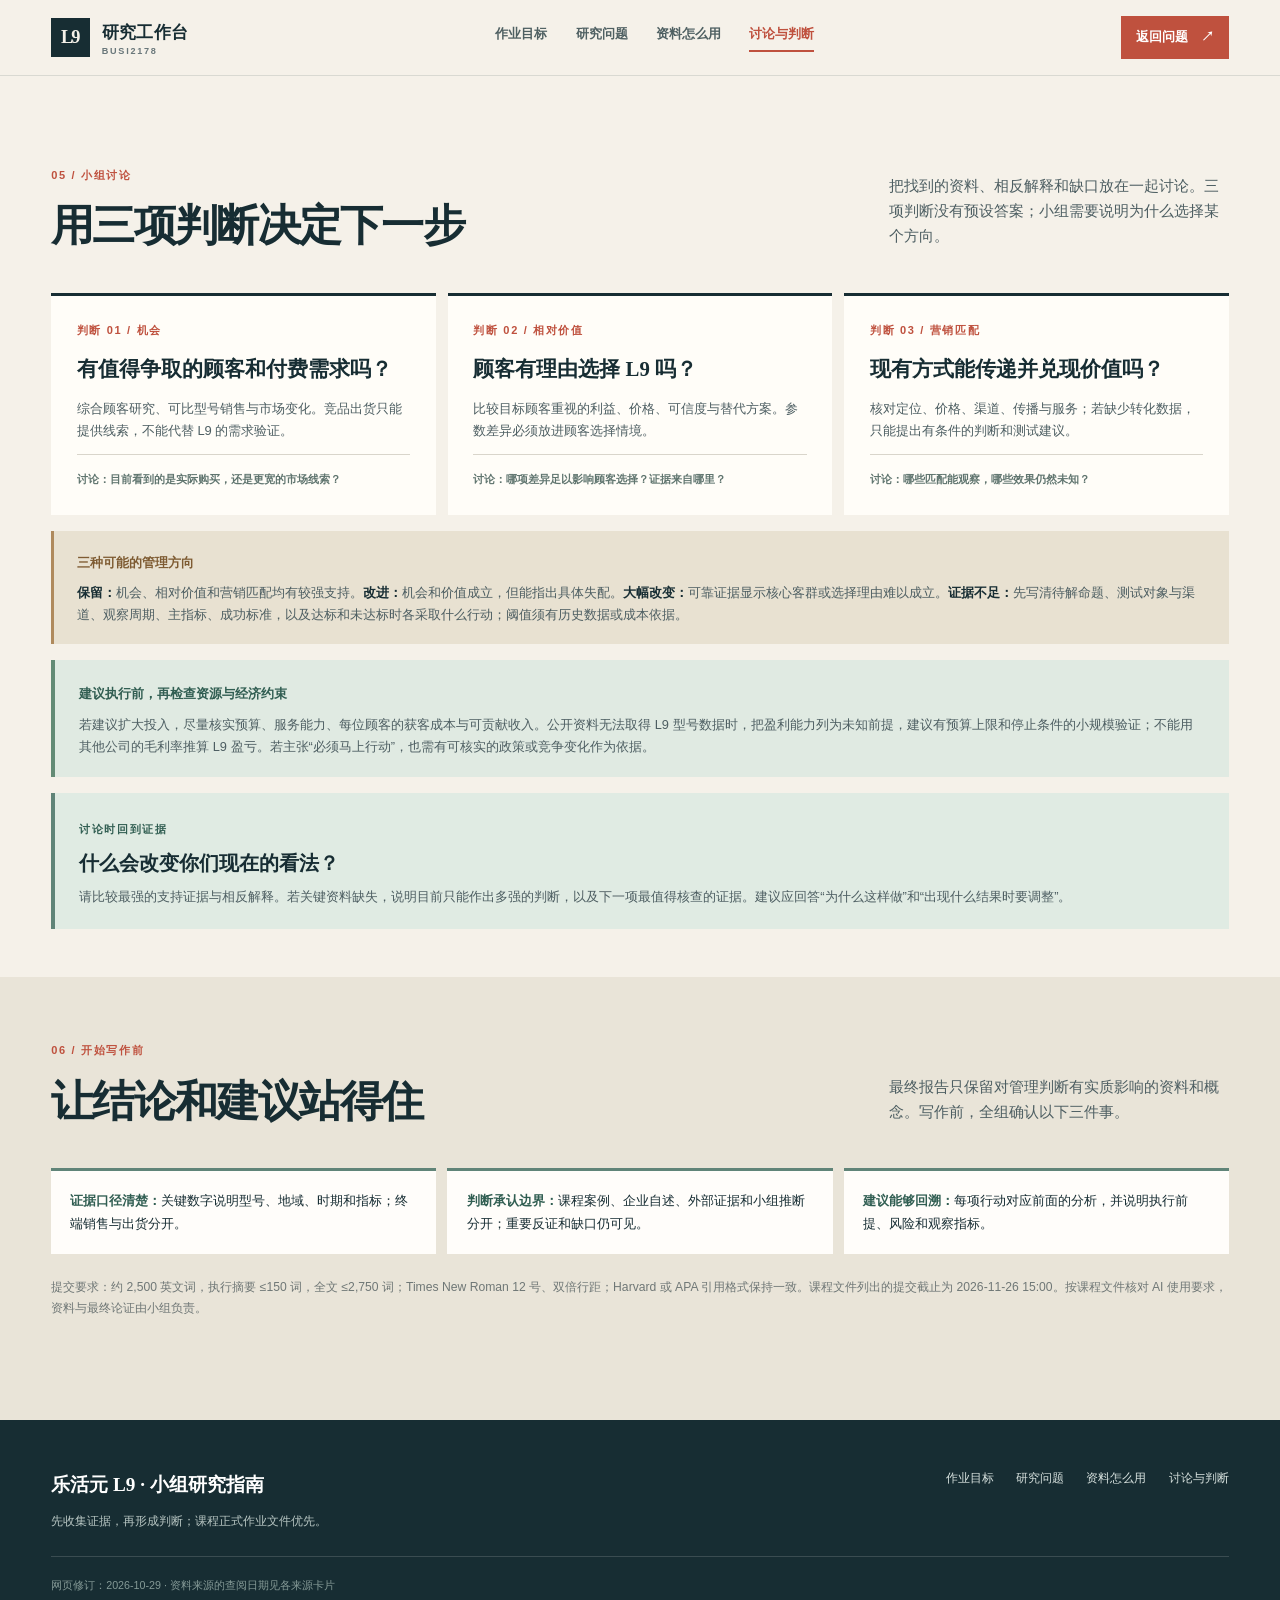
==== commit 5436303a: "Make L9 research guide easier to read and discuss" ====
--- a/decision.html
+++ b/decision.html
@@ -5,7 +5,7 @@
   <meta name="viewport" content="width=device-width, initial-scale=1">
   <meta name="description" content="BUSI2178 乐活元 L9 循证营销管理报告的小组研究指南。">
   <meta name="theme-color" content="#172d33">
-  <title>证据汇总与写作｜乐活元 L9 研究指南</title>
+  <title>讨论与判断｜乐活元 L9 研究指南</title>
   <link rel="stylesheet" href="./styles.css">
   <link rel="stylesheet" href="./matrix.css">
   <link rel="stylesheet" href="./multi.css">
@@ -17,32 +17,28 @@
   <a class="skip" href="#main">跳到正文</a>
   <header class="topbar">
     <a class="brand" href="./index.html" aria-label="返回作业目标"><span class="brand-mark">L9</span><span>研究工作台 <small>BUSI2178</small></span></a>
-    <nav class="desktop-nav" aria-label="网站页面导航"><a href="./index.html">作业目标</a><a href="./tasks.html">证据任务</a><a href="./sources.html">资料与记录</a><a href="./decision.html" aria-current="page">汇总与写作</a></nav>
-    <a class="top-action" href="./tasks.html">返回任务 <span aria-hidden="true">↗</span></a>
+    <nav class="desktop-nav" aria-label="网站页面导航"><a href="./index.html">作业目标</a><a href="./tasks.html">研究问题</a><a href="./sources.html">资料怎么用</a><a href="./decision.html" aria-current="page">讨论与判断</a></nav>
+    <a class="top-action" href="./tasks.html">返回问题 <span aria-hidden="true">↗</span></a>
   </header>
   <main id="main"><section class="section decision" id="decision">
-      <div class="section-head"><div><span class="section-number">05 / 证据汇总后</span><h2>用三项判断决定下一步</h2></div><p>先核验资料与反证。每项只能标“支持、相反或证据不足”，并写出来源和口径；这里不预填小组结论。</p></div>
+      <div class="section-head"><div><span class="section-number">05 / 小组讨论</span><h2>用三项判断决定下一步</h2></div><p>把找到的资料、相反解释和缺口放在一起讨论。三项判断没有预设答案；小组需要说明为什么选择某个方向。</p></div>
       <div class="decision-board">
-        <article><span class="mini-index">判断 01 / 机会</span><h3>有值得争取的顾客和付费需求吗？</h3><p>综合顾客研究、可比型号销售与市场变化。竞品出货只能提供线索，不能代替 L9 的需求验证。</p><small>状态：待小组填写 · 证据 / 反证 / 缺口</small></article>
-        <article><span class="mini-index">判断 02 / 相对价值</span><h3>顾客有理由选择 L9 吗？</h3><p>比较目标顾客重视的利益、价格、可信度与替代方案。参数差异必须放进顾客选择情境。</p><small>状态：待小组填写 · 证据 / 反证 / 缺口</small></article>
-        <article><span class="mini-index">判断 03 / 营销匹配</span><h3>现有方式能传递并兑现价值吗？</h3><p>核对定位、价格、渠道、传播与服务；若缺少转化数据，只能提出有条件的判断和测试建议。</p><small>状态：待小组填写 · 证据 / 反证 / 缺口</small></article>
+        <article><span class="mini-index">判断 01 / 机会</span><h3>有值得争取的顾客和付费需求吗？</h3><p>综合顾客研究、可比型号销售与市场变化。竞品出货只能提供线索，不能代替 L9 的需求验证。</p><small>讨论：目前看到的是实际购买，还是更宽的市场线索？</small></article>
+        <article><span class="mini-index">判断 02 / 相对价值</span><h3>顾客有理由选择 L9 吗？</h3><p>比较目标顾客重视的利益、价格、可信度与替代方案。参数差异必须放进顾客选择情境。</p><small>讨论：哪项差异足以影响顾客选择？证据来自哪里？</small></article>
+        <article><span class="mini-index">判断 03 / 营销匹配</span><h3>现有方式能传递并兑现价值吗？</h3><p>核对定位、价格、渠道、传播与服务；若缺少转化数据，只能提出有条件的判断和测试建议。</p><small>讨论：哪些匹配能观察，哪些效果仍然未知？</small></article>
       </div>
       <div class="decision-rule"><strong>三种可能的管理方向</strong><p><b>保留：</b>机会、相对价值和营销匹配均有较强支持。<b>改进：</b>机会和价值成立，但能指出具体失配。<b>大幅改变：</b>可靠证据显示核心客群或选择理由难以成立。<b>证据不足：</b>先写清待解命题、测试对象与渠道、观察周期、主指标、成功标准，以及达标和未达标时各采取什么行动；阈值须有历史数据或成本依据。</p></div>
       <div class="feasibility-gate"><strong>建议执行前，再检查资源与经济约束</strong><p>若建议扩大投入，尽量核实预算、服务能力、每位顾客的获客成本与可贡献收入。公开资料无法取得 L9 型号数据时，把盈利能力列为未知前提，建议有预算上限和停止条件的小规模验证；不能用其他公司的毛利率推算 L9 盈亏。若主张“必须马上行动”，也需有可核实的政策或竞争变化作为依据。</p></div>
-      <div class="template"><div><span class="card-kicker">小组讨论记录</span><p>对机会、相对价值和营销匹配，各写一条最强证据、最强反证和关键缺口。再填写暂定判断、首要行动、资源前提、风险与复核指标。若选择测试路径，补写对象、周期、成功标准及后续动作。</p></div><button id="copy-template" class="button small" type="button">复制讨论模板</button></div>
-      <p class="collab-note"><strong>小组记录放在哪里？</strong>请组长在现有共享文档或表格中新建“L9 证据总表”，并把真实链接置顶在小组沟通渠道。复制本页模板后，由组员在同一份共享表中填写和复核。此网页不会保存或同步组员的输入。</p>
+      <div class="discussion-note"><span class="card-kicker">讨论时回到证据</span><h3>什么会改变你们现在的看法？</h3><p>请比较最强的支持证据与相反解释。若关键资料缺失，说明目前只能作出多强的判断，以及下一项最值得核查的证据。建议应回答“为什么这样做”和“出现什么结果时要调整”。</p></div>
     </section><section class="section finish" id="finish">
-      <div class="section-head"><div><span class="section-number">06 / 写作前验收</span><h2>证据站稳，再开始写</h2></div><p>研究清单服务于管理判断。最终报告只保留对结论和建议有实质影响的证据。</p></div>
-      <div class="checklist">
-        <label><input type="checkbox"><span>6 项 P0 已找到关键证据，或明确写出缺口和可用替代资料</span></label>
-        <label><input type="checkbox"><span>所有关键数字注明型号、地域、期间和指标口径；终端销售与出货已区分</span></label>
-        <label><input type="checkbox"><span>每条资料都写明能支持、不能证明什么，并检查相反解释</span></label>
-        <label><input type="checkbox"><span>三项核心判断已由全组讨论，证据不足之处没有伪装成事实</span></label>
-        <label><input type="checkbox"><span>每项建议可回溯到证据，并写明资源与适用规则前提、风险和可观察指标</span></label>
-      </div>
-      <p class="finish-note">勾选只在当前浏览器页面显示，不会同步给其他组员。资料记录与讨论结论请放进组长确认的同一份共享文档。</p>
+      <div class="section-head"><div><span class="section-number">06 / 开始写作前</span><h2>让结论和建议站得住</h2></div><p>最终报告只保留对管理判断有实质影响的资料和概念。写作前，全组确认以下三件事。</p></div>
+      <ul class="readiness-list">
+        <li><strong>证据口径清楚：</strong>关键数字说明型号、地域、时期和指标；终端销售与出货分开。</li>
+        <li><strong>判断承认边界：</strong>课程案例、企业自述、外部证据和小组推断分开；重要反证和缺口仍可见。</li>
+        <li><strong>建议能够回溯：</strong>每项行动对应前面的分析，并说明执行前提、风险和观察指标。</li>
+      </ul>
       <p class="finish-note">提交要求：约 2,500 英文词，执行摘要 ≤150 词，全文 ≤2,750 词；Times New Roman 12 号、双倍行距；Harvard 或 APA 引用格式保持一致。课程文件列出的提交截止为 2026-11-26 15:00。按课程文件核对 AI 使用要求，资料与最终论证由小组负责。</p>
     </section></main>
-  <footer class="footer"><div><strong>乐活元 L9 · 小组研究指南</strong><p>先收集证据，再形成判断；课程正式作业文件优先。</p></div><div class="footer-links"><a href="./index.html">作业目标</a><a href="./tasks.html">证据任务</a><a href="./sources.html">资料与记录</a><a href="./decision.html">汇总与写作</a></div><small>网页修订：2026-10-29 · 资料来源的查阅日期见各来源卡片</small></footer>
+  <footer class="footer"><div><strong>乐活元 L9 · 小组研究指南</strong><p>先收集证据，再形成判断；课程正式作业文件优先。</p></div><div class="footer-links"><a href="./index.html">作业目标</a><a href="./tasks.html">研究问题</a><a href="./sources.html">资料怎么用</a><a href="./decision.html">讨论与判断</a></div><small>网页修订：2026-10-29 · 资料来源的查阅日期见各来源卡片</small></footer>
 </body>
 </html>
--- a/matrix.css
+++ b/matrix.css
@@ -5,7 +5,7 @@
 .first-time-guide a:hover{color:#fff}
 .mobile-hint{display:none}
 .process .steps{grid-template-columns:repeat(3,1fr)}
-.process .step{min-height:185px}
+.process .step{min-height:155px}
 .process .step:nth-child(3){border-right:0}
 .process .step:nth-child(-n+3){border-bottom:0}
 .claim-toolbar{flex-wrap:wrap}
@@ -101,8 +101,7 @@
   .table-cell,.question-cell,.decision-cell{grid-column:1;border-right:0;padding:.75rem 1rem}
   .question-cell{padding-top:1rem}
   .decision-cell{padding-bottom:1.1rem}
-  .collection-cell .record-elements{display:none}
-  .evidence-row[open] .collection-cell .record-elements{display:block}
+  .collection-cell .record-elements{display:block}
   .evidence-detail{padding:1rem}
   .source-drawer summary{flex-wrap:wrap}
   .source-drawer summary span{width:100%}
--- a/multi.css
+++ b/multi.css
@@ -16,19 +16,40 @@
 .task-number{margin-left:.7rem;font-size:.72rem;letter-spacing:.08em;color:#c4d6d0}
 .task-detail-header h1{font-family:"Songti SC","Noto Serif CJK SC",Georgia,serif;font-size:clamp(2rem,3.7vw,3.8rem);line-height:1.2;margin:1.1rem 0 .7rem}
 .task-detail-header p{color:#d4e1db;font-size:.9rem;margin:0}
-.task-summary-grid{display:grid;grid-template-columns:repeat(2,1fr);gap:.65rem;margin:1rem 0}
-.task-summary-grid article{background:#fffefa;border:1px solid var(--line);padding:1.35rem}
-.task-summary-grid article:nth-child(1){border-top:3px solid #6d9a88}
-.task-summary-grid article:nth-child(2){border-top:3px solid #4c8068}
-.task-summary-grid article:nth-child(3){border-top:3px solid var(--accent)}
-.task-summary-grid article:nth-child(4){border-top:3px solid #ac8d5a}
-.task-summary-grid article>span{font-size:.7rem;font-weight:800;letter-spacing:.06em;color:#647b74}
-.task-summary-grid p{font-size:.89rem;line-height:1.75;color:var(--ink);margin:.55rem 0 0}
-.task-summary-grid small{display:block;margin-top:.65rem;padding-top:.55rem;border-top:1px solid var(--line);font-size:.77rem;color:#596f69;line-height:1.65}
+.task-why{background:#e2eee6;border-left:4px solid #65927c;padding:1.25rem 1.5rem;margin:1rem 0}
+.task-why strong{display:block;color:#315e52;font-size:.75rem;letter-spacing:.04em}
+.task-why p{margin:.35rem 0 0;font-size:.92rem;line-height:1.75;color:var(--ink)}
 .task-detail-body{background:#f8f6f0;padding:2rem;border-top:1px solid var(--line)}
 .task-detail-body .detail-lead h2{font-family:"Songti SC",Georgia,serif;font-size:1.7rem;margin:.5rem 0}
 .task-detail-body .detail-lead p{font-size:.84rem}
 .task-detail-body .research-actions{padding:1.5rem 0}
+.detail-block.key .detail-secondary{margin-top:.8rem;padding-top:.65rem;border-top:1px solid #c4dacf}
+.detail-block.key small{display:block;margin-top:.65rem;color:#4b6a60;font-size:.75rem;line-height:1.65}
+.task-fallback{margin:1rem 0 2.2rem;background:#f1e8da;border:1px solid #d9c8af}
+.task-fallback summary{display:flex;justify-content:space-between;gap:1rem;list-style:none;cursor:pointer;padding:1rem 1.2rem;color:#755936;font-size:.82rem;font-weight:800}
+.task-fallback summary::-webkit-details-marker{display:none}
+.task-fallback summary span{font-size:1.15rem;line-height:1;transition:transform .2s}
+.task-fallback[open] summary span{transform:rotate(45deg)}
+.task-fallback>div{border-top:1px solid #d9c8af;padding:1rem 1.2rem;color:#4d5e62;font-size:.79rem;line-height:1.7}
+.task-fallback p{margin:.1rem 0 .7rem}
+.task-fallback p:last-child{margin-bottom:0}
+.task-fallback ol{margin:.65rem 0;padding-left:1.25rem}
+.task-fallback li+li{margin-top:.35rem}
+.task-interpretation{border-top:1px solid var(--line);padding-top:1.7rem}
+.concept-bridge{background:#e8ede6;border-left:3px solid #658e79;padding:1rem 1.2rem;margin-bottom:.75rem}
+.concept-bridge strong,.decision-clue strong{font-size:.76rem;color:#315e52}
+.concept-bridge p,.decision-clue p{font-size:.82rem;margin:.4rem 0 0}
+.meaning-grid{display:grid;grid-template-columns:repeat(2,minmax(0,1fr));gap:.7rem}
+.meaning-grid article{background:#fffefa;border:1px solid var(--line);padding:1.2rem}
+.meaning-grid article:last-child{border-top:3px solid #a66b52}
+.meaning-grid article:first-child{border-top:3px solid #658e79}
+.meaning-grid strong{font-size:.76rem;color:#315e52}
+.meaning-grid article:last-child strong{color:#9a563c}
+.meaning-grid p{font-size:.82rem;margin:.45rem 0 0}
+.decision-clue{background:#fffefa;border-left:3px solid #608478;padding:1rem 1.2rem;margin-top:.65rem}
+.discussion-prompt{margin-top:1.6rem;padding:1.25rem 1.5rem;background:var(--ink);color:#fff}
+.discussion-prompt .card-kicker{color:#e6c383}
+.discussion-prompt p{margin:.45rem 0 0;font-family:"Songti SC",Georgia,serif;font-size:1.15rem;line-height:1.65}
 .task-neighbors{display:flex;justify-content:space-between;gap:.75rem;flex-wrap:wrap;margin-top:1.4rem}
 .task-neighbors a{display:inline-flex;padding:.75rem 1rem;border:1px solid var(--line);background:#fffefa;text-decoration:none;font-size:.78rem;font-weight:700;color:#345f57}
 .task-neighbors a:hover{background:#e3eee7}
@@ -36,8 +57,26 @@
 .task-missing h1{font-family:"Songti SC",Georgia,serif}
 .page-sources .source-section{padding-top:4rem}
 .page-sources .source-drawer{margin-bottom:1.5rem}
+.source-method{max-width:1322px;margin:1rem auto 0;padding:1.3rem 1.5rem;background:#e0ebe3;border-left:4px solid #608478}
+.source-method .card-kicker{color:#315e52}
+.source-method h3{font-family:"Songti SC",Georgia,serif;font-size:1.25rem;margin:.5rem 0}
+.source-method p{font-size:.81rem;margin:0}
+.conflict-resolution{max-width:1322px;margin:1rem auto 0;padding:1.2rem 1.5rem;background:#f4e5d8;border-left:4px solid var(--accent)}
+.conflict-resolution>strong{color:var(--accent-dark);font-size:.85rem}
+.conflict-resolution ol{margin:.55rem 0 0;padding-left:1.2rem;color:#4d5e62;font-size:.8rem;line-height:1.75}
+.conflict-resolution li+li{margin-top:.3rem}
 .page-decision .decision{padding-bottom:3rem}
 .page-decision .finish{padding-top:4rem}
+.feasibility-gate{margin:1rem 0;padding:1.2rem 1.5rem;background:#e0eae2;border-left:4px solid #638b75}
+.feasibility-gate strong{font-size:.83rem;color:#315e52}
+.feasibility-gate p{font-size:.8rem;margin:.45rem 0 0}
+.discussion-note{margin-top:1rem;padding:1.3rem 1.5rem;background:#e0ebe3;border-left:4px solid #608478}
+.discussion-note .card-kicker{color:#315e52}
+.discussion-note h3{font-family:"Songti SC",Georgia,serif;font-size:1.25rem;margin:.5rem 0}
+.discussion-note p{font-size:.81rem;margin:0}
+.readiness-list{display:grid;grid-template-columns:repeat(3,minmax(0,1fr));gap:.7rem;list-style:none;padding:0;margin:0}
+.readiness-list li{background:#fffdfa;border-top:3px solid #608478;padding:1.2rem;font-size:.82rem;line-height:1.7}
+.readiness-list strong{color:#315e52}
 
 @media(max-width:1100px){
   .topbar{height:auto;min-height:76px;display:grid;grid-template-columns:1fr auto;gap:.5rem 1rem;padding-top:.55rem;padding-bottom:.5rem}
@@ -48,7 +87,8 @@
   section{scroll-margin-top:120px}
 }
 @media(max-width:760px){
-  .task-summary-grid{grid-template-columns:1fr}
+  .meaning-grid,.readiness-list{grid-template-columns:1fr}
+  .task-why{padding:1rem 1.2rem}
   .task-detail-body{padding:1rem}
   .task-neighbors{flex-direction:column}
   .task-neighbors a{width:100%}
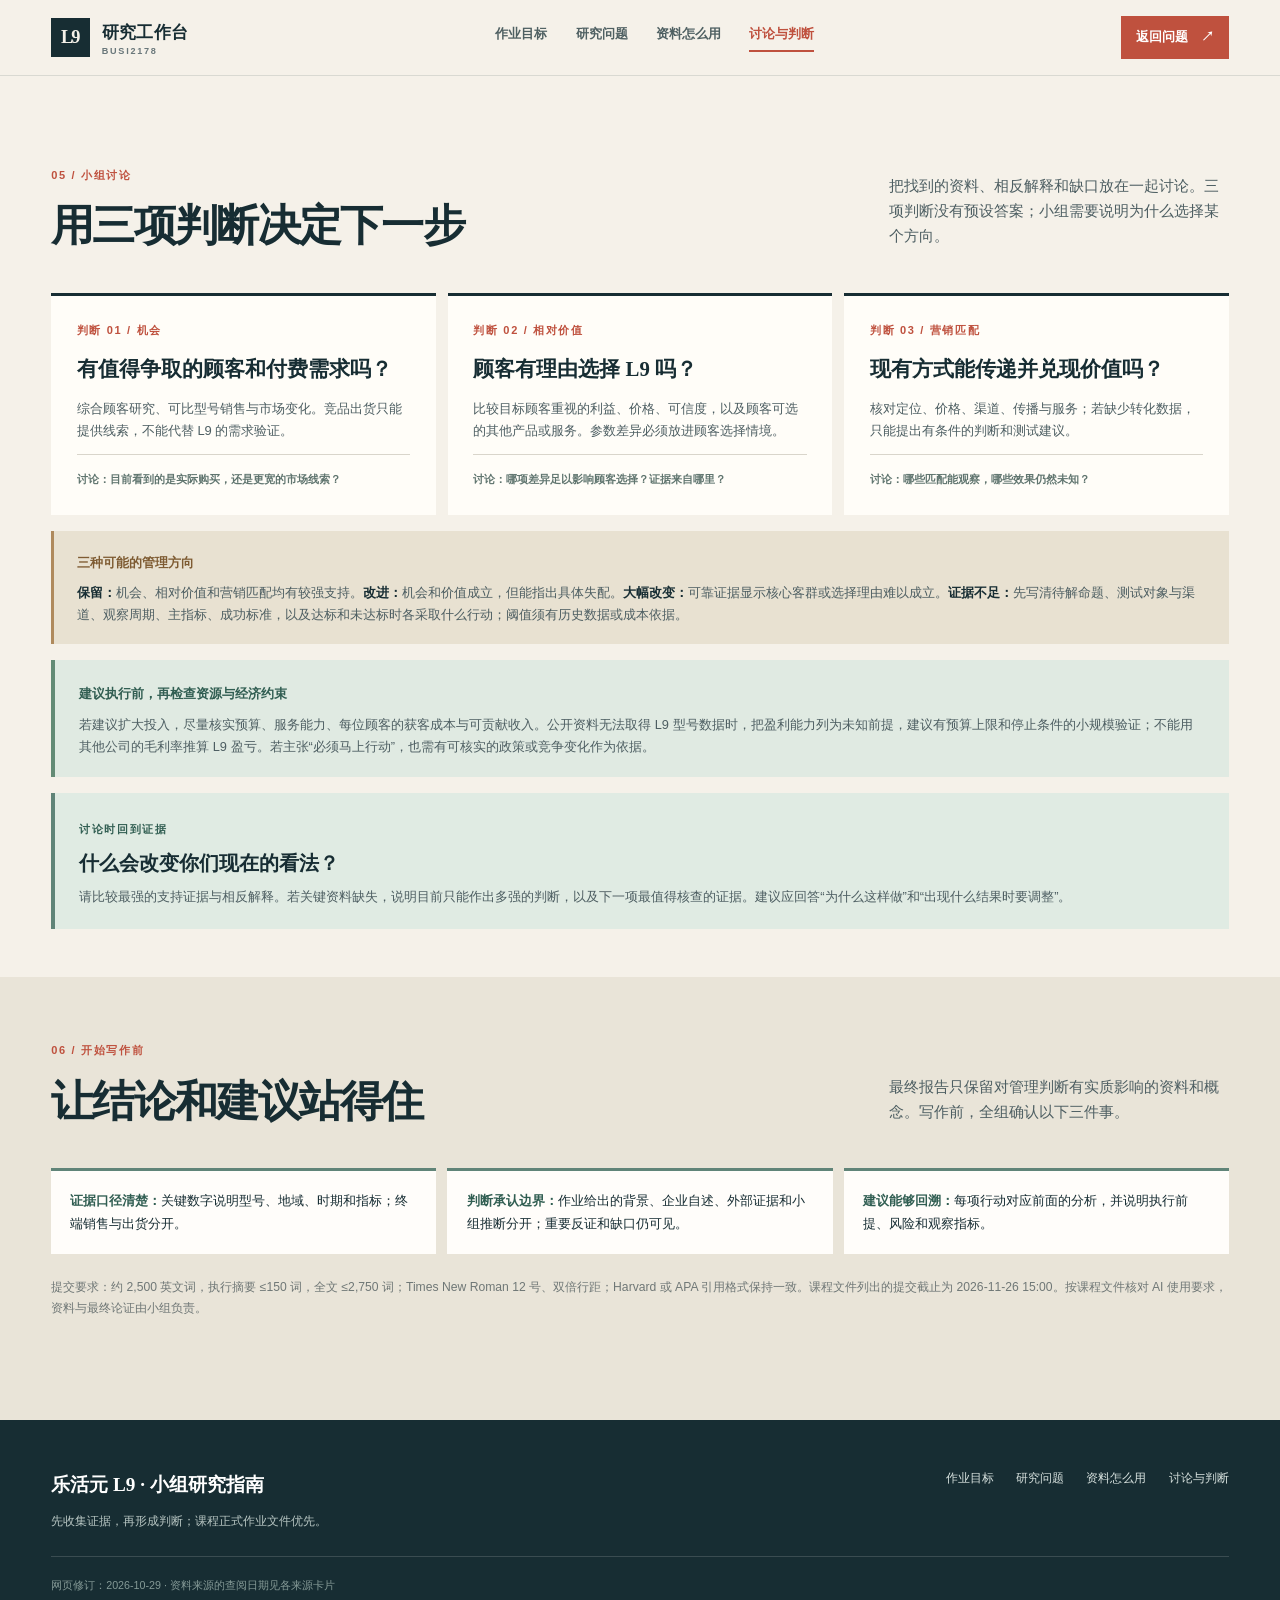
==== commit e22cede3: "Clarify assignment background and evidence fallback" ====
--- a/decision.html
+++ b/decision.html
@@ -24,7 +24,7 @@
       <div class="section-head"><div><span class="section-number">05 / 小组讨论</span><h2>用三项判断决定下一步</h2></div><p>把找到的资料、相反解释和缺口放在一起讨论。三项判断没有预设答案；小组需要说明为什么选择某个方向。</p></div>
       <div class="decision-board">
         <article><span class="mini-index">判断 01 / 机会</span><h3>有值得争取的顾客和付费需求吗？</h3><p>综合顾客研究、可比型号销售与市场变化。竞品出货只能提供线索，不能代替 L9 的需求验证。</p><small>讨论：目前看到的是实际购买，还是更宽的市场线索？</small></article>
-        <article><span class="mini-index">判断 02 / 相对价值</span><h3>顾客有理由选择 L9 吗？</h3><p>比较目标顾客重视的利益、价格、可信度与替代方案。参数差异必须放进顾客选择情境。</p><small>讨论：哪项差异足以影响顾客选择？证据来自哪里？</small></article>
+        <article><span class="mini-index">判断 02 / 相对价值</span><h3>顾客有理由选择 L9 吗？</h3><p>比较目标顾客重视的利益、价格、可信度，以及顾客可选的其他产品或服务。参数差异必须放进顾客选择情境。</p><small>讨论：哪项差异足以影响顾客选择？证据来自哪里？</small></article>
         <article><span class="mini-index">判断 03 / 营销匹配</span><h3>现有方式能传递并兑现价值吗？</h3><p>核对定位、价格、渠道、传播与服务；若缺少转化数据，只能提出有条件的判断和测试建议。</p><small>讨论：哪些匹配能观察，哪些效果仍然未知？</small></article>
       </div>
       <div class="decision-rule"><strong>三种可能的管理方向</strong><p><b>保留：</b>机会、相对价值和营销匹配均有较强支持。<b>改进：</b>机会和价值成立，但能指出具体失配。<b>大幅改变：</b>可靠证据显示核心客群或选择理由难以成立。<b>证据不足：</b>先写清待解命题、测试对象与渠道、观察周期、主指标、成功标准，以及达标和未达标时各采取什么行动；阈值须有历史数据或成本依据。</p></div>
@@ -34,7 +34,7 @@
       <div class="section-head"><div><span class="section-number">06 / 开始写作前</span><h2>让结论和建议站得住</h2></div><p>最终报告只保留对管理判断有实质影响的资料和概念。写作前，全组确认以下三件事。</p></div>
       <ul class="readiness-list">
         <li><strong>证据口径清楚：</strong>关键数字说明型号、地域、时期和指标；终端销售与出货分开。</li>
-        <li><strong>判断承认边界：</strong>课程案例、企业自述、外部证据和小组推断分开；重要反证和缺口仍可见。</li>
+        <li><strong>判断承认边界：</strong>作业给出的背景、企业自述、外部证据和小组推断分开；重要反证和缺口仍可见。</li>
         <li><strong>建议能够回溯：</strong>每项行动对应前面的分析，并说明执行前提、风险和观察指标。</li>
       </ul>
       <p class="finish-note">提交要求：约 2,500 英文词，执行摘要 ≤150 词，全文 ≤2,750 词；Times New Roman 12 号、双倍行距；Harvard 或 APA 引用格式保持一致。课程文件列出的提交截止为 2026-11-26 15:00。按课程文件核对 AI 使用要求，资料与最终论证由小组负责。</p>
